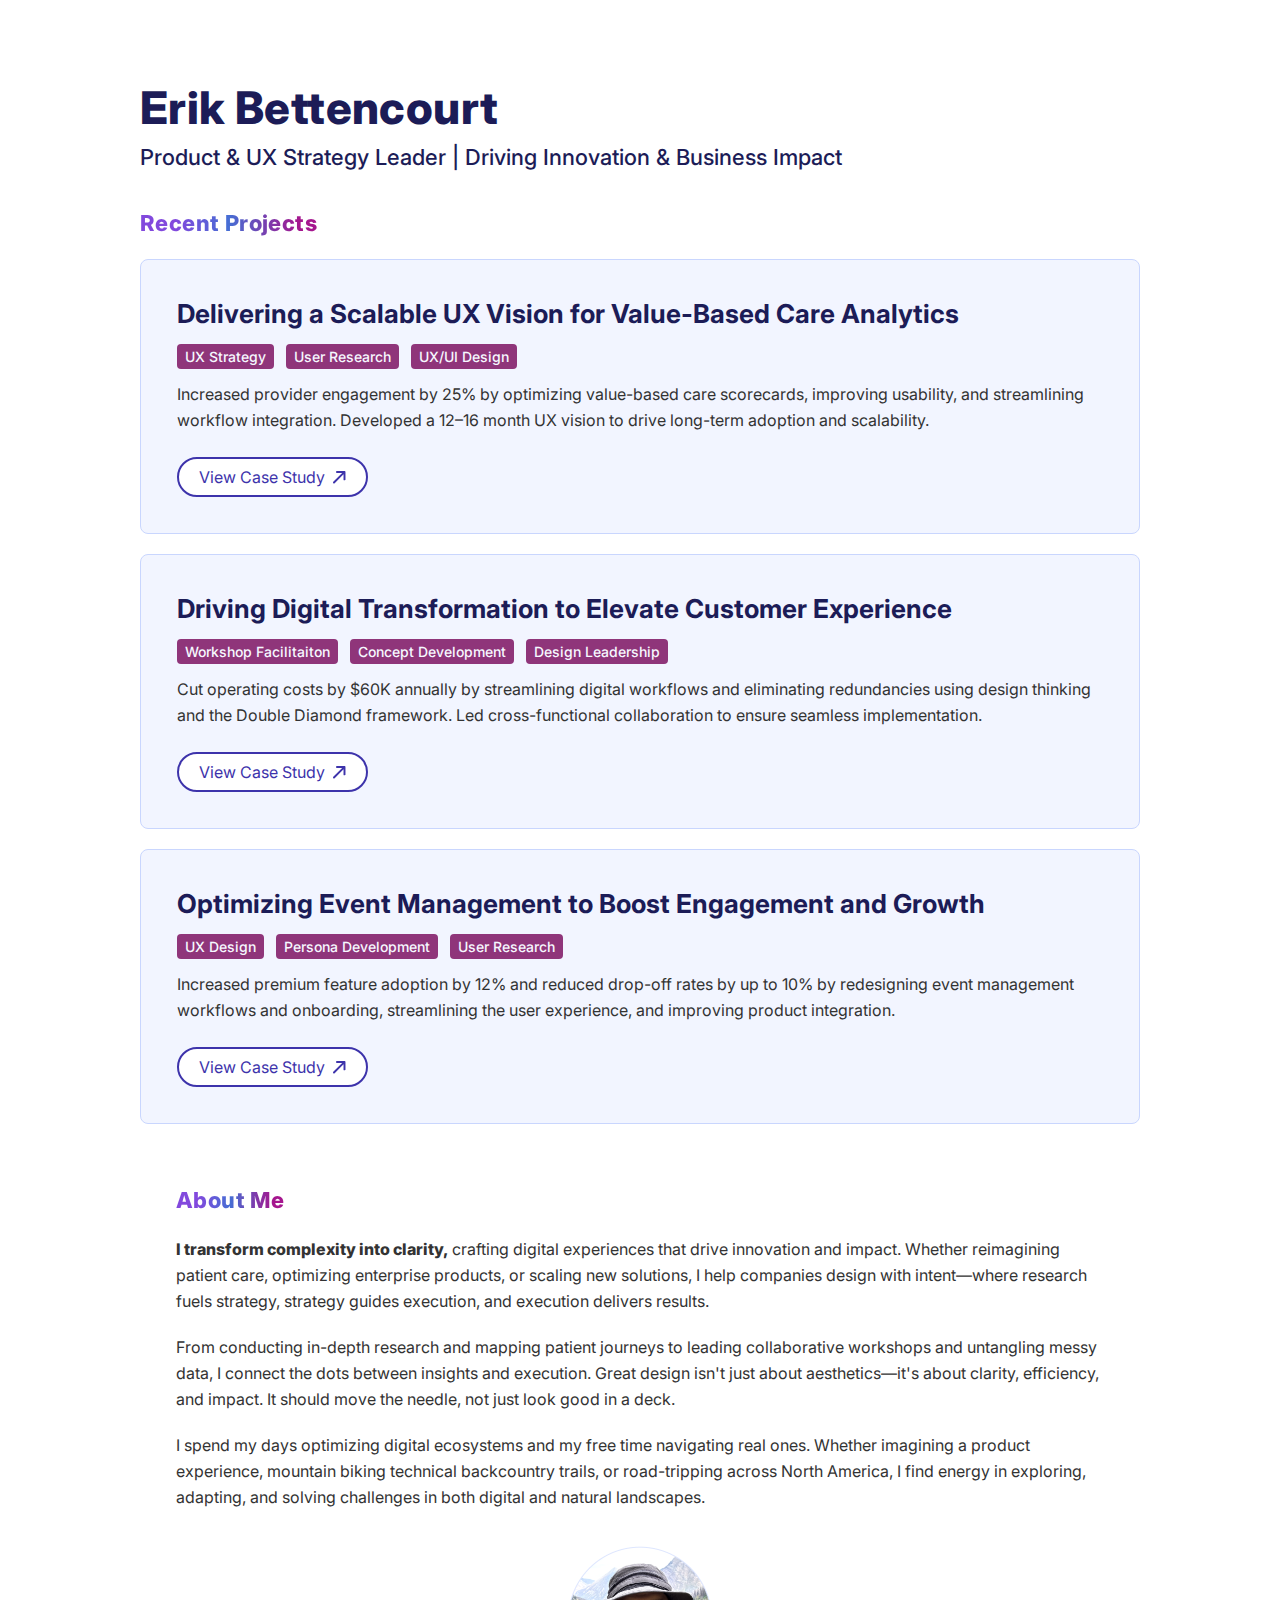
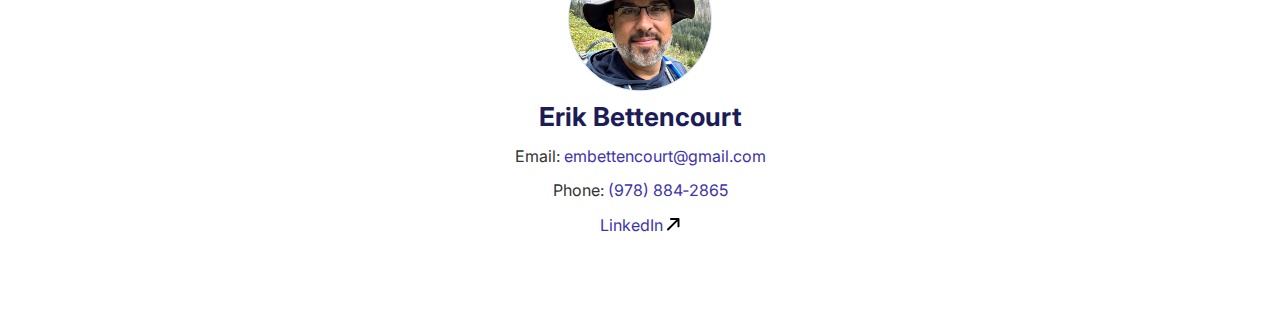
==== resume.html @ 13686782 "added resume page" ====
<!DOCTYPE html>
<html lang="en">
    <head>
        <!-- Google tag (gtag.js) -->
        <script async src="https://www.googletagmanager.com/gtag/js?id=G-GYB22DKKYT"></script>
        <script>
            window.dataLayer = window.dataLayer || [];
            function gtag(){dataLayer.push(arguments);}
            gtag('js', new Date());
            gtag('config', 'G-GYB22DKKYT');
        </script>
        <title>Erik Bettencourt | Product & UX Strategy Leader | Driving Innovation & Business Impact</title>
        <link rel="stylesheet" href="css/main.css" />
        <link rel="preconnect" href="https://fonts.googleapis.com">
        <link rel="preconnect" href="https://fonts.gstatic.com" crossorigin>
        <link href="https://fonts.googleapis.com/css2?family=Inter:ital,opsz,wght@0,14..32,100..900;1,14..32,100..900&display=swap" rel="stylesheet">
        <meta charset="utf-8" name="viewport" content="width=device-width, initial-scale=1.0">
        <link rel="icon" href="images/favicon.ico" type="image/x-icon">
        <meta name="robots" content="noindex">
    </head>
    <body>

        <header class="container">
            <section class="header">
                <div class="col">
                    <h1>Erik Bettencourt</h1>
                    <p class="lede">Product & UX Strategy Leader | Driving Innovation & Business Impact</p>
                </div>
            </section>
        </header>
        
        <main class="container">
            <section class="recentProjects">
                <h2>Recent Projects</h2>
                <article class="caseStudy">
                    <div class="col">
                        <h3>Delivering a Scalable UX Vision for Value-Based Care Analytics</h3>
                        <div class="row">
                            <div class="tag">UX Strategy</div>
                            <div class="tag">User Research</div>
                            <div class="tag">UX/UI Design</div>
                        </div>
                        <p>Increased provider engagement by 25% by optimizing value-based care scorecards, improving usability, and streamlining workflow integration. Developed a 12–16 month UX vision to drive long-term adoption and scalability.</p>
                    </div>
                    <div>
                        <a class="cta" target="_blank" href="https://www.figma.com/proto/eBhsHbmUZKzvG3afN4bY0J/Case-Studies-from-Resume?page-id=0%3A1&node-id=1-13&viewport=824%2C-6%2C0.14&t=PHgj6i3ga3rfS4Kj-8&scaling=scale-down-width&content-scaling=fixed&starting-point-node-id=1%3A13&show-proto-sidebar=1&hide-ui=1">View Case Study <svg xmlns="http://www.w3.org/2000/svg" width="13" height="14" viewBox="0 0 13 14">
                            <path d="M11.4954 0.953857L4.0284 0.953857C3.49217 0.953663 3.05697 1.38889 3.05697 1.92534C3.05697 2.46199 3.49178 2.89683 4.0284 2.89683L9.14999 2.89702L0.284495 11.763C-0.0949464 12.1425 -0.0949464 12.7574 0.284495 13.1369C0.663742 13.5161 1.27885 13.5161 1.6581 13.1369L10.524 4.2707L10.524 9.39257C10.524 9.92922 10.959 10.3643 11.4956 10.3643C11.7637 10.3643 12.0068 10.2554 12.1824 10.0796C12.3582 9.90396 12.467 9.6609 12.467 9.39277L12.4668 1.92515C12.467 1.38869 12.032 0.953663 11.4954 0.953857Z"/>
                          </svg></a>
                    </div>
                </article>

                <article class="caseStudy">
                    <div class="col">
                        <h3>Driving Digital Transformation to Elevate Customer Experience</h3>
                        <div class="row">
                            <div class="tag">Workshop Facilitaiton</div>
                            <div class="tag">Concept Development</div>
                            <div class="tag">Design Leadership</div>
                        </div>
                        <p>Cut operating costs by $60K annually by streamlining digital workflows and eliminating redundancies using design thinking and the Double Diamond framework. Led cross-functional collaboration to ensure seamless implementation.</p>
                    </div>
                    <div>
                        <a class="cta" target="_blank" href="https://www.figma.com/proto/eBhsHbmUZKzvG3afN4bY0J/Case-Studies-from-Resume?page-id=0%3A1&node-id=1-391&viewport=824%2C-6%2C0.14&t=PHgj6i3ga3rfS4Kj-8&scaling=scale-down-width&content-scaling=fixed&starting-point-node-id=1%3A391&show-proto-sidebar=1&hide-ui=1">View Case Study <svg xmlns="http://www.w3.org/2000/svg" width="13" height="14" viewBox="0 0 13 14">
                            <path d="M11.4954 0.953857L4.0284 0.953857C3.49217 0.953663 3.05697 1.38889 3.05697 1.92534C3.05697 2.46199 3.49178 2.89683 4.0284 2.89683L9.14999 2.89702L0.284495 11.763C-0.0949464 12.1425 -0.0949464 12.7574 0.284495 13.1369C0.663742 13.5161 1.27885 13.5161 1.6581 13.1369L10.524 4.2707L10.524 9.39257C10.524 9.92922 10.959 10.3643 11.4956 10.3643C11.7637 10.3643 12.0068 10.2554 12.1824 10.0796C12.3582 9.90396 12.467 9.6609 12.467 9.39277L12.4668 1.92515C12.467 1.38869 12.032 0.953663 11.4954 0.953857Z"/>
                          </svg></a>
                    </div>
                </article>

                <article class="caseStudy">
                    <div class="col">
                        <h3>Optimizing Event Management to Boost Engagement and Growth</h3>
                        <div class="row">
                            <div class="tag">UX Design</div>
                            <div class="tag">Persona Development</div>
                            <div class="tag">User Research</div>
                        </div>
                        <p>Increased premium feature adoption by 12% and reduced drop-off rates by up to 10% by redesigning event management workflows and onboarding, streamlining the user experience, and improving product integration.</p>
                    </div>
                    <div>
                        <a class="cta" target="_blank" href="https://www.figma.com/proto/eBhsHbmUZKzvG3afN4bY0J/Case-Studies-from-Resume?page-id=0%3A1&node-id=1-207&viewport=824%2C-6%2C0.14&t=PHgj6i3ga3rfS4Kj-8&scaling=scale-down-width&content-scaling=fixed&starting-point-node-id=1%3A207&show-proto-sidebar=1&hide-ui=1">View Case Study <svg xmlns="http://www.w3.org/2000/svg" width="13" height="14" viewBox="0 0 13 14">
                            <path d="M11.4954 0.953857L4.0284 0.953857C3.49217 0.953663 3.05697 1.38889 3.05697 1.92534C3.05697 2.46199 3.49178 2.89683 4.0284 2.89683L9.14999 2.89702L0.284495 11.763C-0.0949464 12.1425 -0.0949464 12.7574 0.284495 13.1369C0.663742 13.5161 1.27885 13.5161 1.6581 13.1369L10.524 4.2707L10.524 9.39257C10.524 9.92922 10.959 10.3643 11.4956 10.3643C11.7637 10.3643 12.0068 10.2554 12.1824 10.0796C12.3582 9.90396 12.467 9.6609 12.467 9.39277L12.4668 1.92515C12.467 1.38869 12.032 0.953663 11.4954 0.953857Z"/>
                          </svg></a>
                    </div>
                </article>
            </section>

            <section class="aboutMe">
                <h2>About Me</h2>
                <p><span class="bold">I transform complexity into clarity,</span> crafting digital experiences that drive innovation and impact. Whether reimagining patient care, optimizing enterprise products, or scaling new solutions, I help companies design with intent—where research fuels strategy, strategy guides execution, and execution delivers results.</p>
                <p>From conducting in-depth research and mapping patient journeys to leading collaborative workshops and untangling messy data, I connect the dots between insights and execution. Great design isn't just about aesthetics&mdash;it's about clarity, efficiency, and impact. It should move the needle, not just look good in a deck.</p>
                <p>I spend my days optimizing digital ecosystems and my free time navigating real ones. Whether imagining a product experience, mountain biking technical backcountry trails, or road-tripping across North America, I find energy in exploring, adapting, and solving challenges in both digital and natural landscapes.</p>
            </section>
        </main>

        <footer>
            <section class="contactCard">
                <img class="avatar" src="images/eb-avatar.png" alt="Erik Bettencourt">
                <h3>Erik Bettencourt</h3>
                <p>Email: <a href="mailto:embettencourt@gmail.com">embettencourt@gmail.com</a></p>
                <p>Phone: <a href="tel:+19788842865">(978)&nbsp;884&#8209;2865</a></p>
                <a href="https://linkedin.com/in/erikbettencourt" target="_blank">LinkedIn <svg xmlns="http://www.w3.org/2000/svg" width="13" height="14" viewBox="0 0 13 14">
                    <path d="M11.4954 0.953857L4.0284 0.953857C3.49217 0.953663 3.05697 1.38889 3.05697 1.92534C3.05697 2.46199 3.49178 2.89683 4.0284 2.89683L9.14999 2.89702L0.284495 11.763C-0.0949464 12.1425 -0.0949464 12.7574 0.284495 13.1369C0.663742 13.5161 1.27885 13.5161 1.6581 13.1369L10.524 4.2707L10.524 9.39257C10.524 9.92922 10.959 10.3643 11.4956 10.3643C11.7637 10.3643 12.0068 10.2554 12.1824 10.0796C12.3582 9.90396 12.467 9.6609 12.467 9.39277L12.4668 1.92515C12.467 1.38869 12.032 0.953663 11.4954 0.953857Z"/>
                  </svg></a>
            </section>
        </footer>

    </body>
</html>
---- css/main.css ----
/* CSS Reset */
*,
*::before,
*::after {
  box-sizing: border-box;
  margin: 0;
  padding: 0;
}
html {
  font-size: 16px; /* 1rem = 16px */
  scroll-behavior: smooth;
  -webkit-font-smoothing: antialiased;
}
body {
    font-family: "Inter", sans-serif;
    font-size: 16px;
    line-height: 28px;
    color: #333;
    background-color: #fff;
    margin: 0;
    padding: 80px;
}

/* Typography */
h1, h2, h3, h4, h5, h6 {
    margin: 0px 0;
    font-family: "Inter", sans-serif;
    font-optical-sizing: auto;
    font-style: normal;
}
p {
    font-size: 16px;
    font-style: normal;
    font-weight: 400;
    line-height: 26px;
}
a {
    text-decoration: none;
    font-size: 16px;
}
a:hover {
    text-decoration: underline;
}
h1 {
    font-size: 45px;
    font-style: normal;
    font-weight: 800;
    line-height: normal;
    letter-spacing: 0.4px;
    padding-bottom: 8px;
}
h2 {
    font-size: 22px;
    font-style: normal;
    font-weight: 800;
    line-height: 32px;
    letter-spacing: 0.4px;
}
h3 {
  font-size: 26px;
  font-style: normal;
  font-weight: 700;
  line-height: 36px;
}

.lede {
  font-family: Inter;
  font-size: 22px;
  font-style: normal;
  font-weight: 500;
  line-height: 28px;
}
.bold {
  font-weight: 800;
}
.pipe {
  font-weight: 500;
}
.about {
  font-size: 18px;
  line-height: 27px;
}
.tag {
  font-family: Inter;
  font-size: 14px;
  font-style: normal;
  font-weight: 500;
  line-height: 17px;
  border-radius: 4px;
  padding: 4px 8px;
  justify-content: center;
  align-items: center;
}


/* Layout */
.container {
  max-width: 1000px;
  width: 100%;
  margin: 0 auto;
  display: flex;
  flex-direction: column;
  align-items: flex-start;
  gap: 36px;

}
.row {
  display: flex;
  flex-direction: row;
  align-items: center;
  gap: 12px;
  align-self: stretch;
  padding-top: 12px;
  padding-bottom: 12px;
}
.col {
  display: flex;
  flex-direction: column;
  align-items: flex-start;
}
.name {
  display: flex;
  justify-content: space-between;
  align-items: center;
  align-self: stretch;
}
.caseStudy {
  display: flex;
  width: 100%;
  padding: 36px 36px;
  flex-direction: column;
  align-items: flex-start;
  gap: 24px;
  border-radius: 8px;
  border: 1px solid #C9D6FE;
  background: #F2F5FF;
}
.header {
  display: flex;
  flex-direction: column;
  align-items: flex-start;
  gap: 20px;
  padding-bottom: 36px;
}
.recentProjects {
  display: flex;
  flex-direction: column;
  align-items: flex-start;
  gap: 20px;
  padding-bottom: 24px;
}
.aboutMe{
  display: flex;
  flex-direction: column;
  align-items: flex-start;
  gap: 20px;
  padding-left: 36px;
  padding-right: 36px;
  padding-bottom: 36px;
}
.contactCard {
  width: 100%;
  display: flex;
  flex-direction: column;
  align-items: flex-start;
  align-items: center;
  gap: 8px;
}
.avatar {
  width: 144px;
}



/* Utility Classes */
.text-center {
  text-align: center;
}
.text-right {
  text-align: right;
}
.text-left {
  text-align: left;
}
.mt-16 { margin-top: 16px; }
.mb-16 { margin-bottom: 16px; }
.p-16 { padding: 16px; }


/* Buttons */
.cta {
  display: flex;
  padding: 4px 20px;
  justify-content: center;
  align-items: center;
  gap: 8px;
  border-radius: 100px;
}


/* Responsive */
@media (max-width: 1000px) {
  body {
    padding: 24px;
    max-width: 100%;
  }
  p {
    line-height: 24px;
  }
  h1 {
      font-size: 40px;
  }
  h2 {
      font-size: 19px;
      line-height: 25px;
  }
  h3 {
    font-size: 23px;
    line-height: 30px;
  }
  .lede {
    font-size: 19px;
    line-height: 25px;
  }
  .about {
    font-size: 16px;
    line-height: 24px;
  }
  .caseStudy {
    padding: 24px;
  }
  .aboutMe{
    padding-left: 0px;
    padding-right: 0px;
  }
  .row {
    display: flex;
    flex-wrap: wrap;
    gap: 24;
  }
}

/* Dark mode */
@media (prefers-color-scheme: dark) {
  body {
      background-color: #1A2132;
  }
  p {
    color:#b9c9de;
  }
  a {
    color: #37BDF9;
    fill: #37BDF9;
  }
  h1 {
    color: #E2E8F0;
  }
  h2 {
    background: linear-gradient(90deg, #93CE96 20%, #25D0D3 50%, #47C188 90%);
    background-clip: text;
    -webkit-background-clip: text;
    -webkit-text-fill-color: transparent;
  }
  h3 {
    color: #E2E8F0;
  }
  h4 {
    color: #E2E8F0;
  }
  .lede {
    color: #E2E8F0;
  }
  .caseStudy {
    border: 1px solid #353F4F;
    background: #1D293B;
  }
  .cta {
    border: 2px solid #37BDF9;
  }
  .tag {
    background: #1E5842;
    color: #E2E8F0;
  }
}
/* Light mode */
@media (prefers-color-scheme: light) {
  body {
      background-color: white;
  }
  p {
    color: #333;
  }
  a {
    color: #3D33AB;
  }

  h1 {
    color: #1C1C57;
  }
  h2 {
    background: linear-gradient(90deg, #8249DD 20%, #466ED4 50%, #A5168E 90%);
    background-clip: text;
    -webkit-background-clip: text;
    -webkit-text-fill-color: transparent;
  }
  h3 {
    color: #1C1C57;
  }
  h4 {
    color: #1C1C57;
  }
  .lede {
    color: #1C1C57;
  }
  .caseStudy {
    border: 1px solid #C9D6FE;
    background: #F2F5FF;
  }
  .cta {
    border: 2px solid #3D33AB;
    background: #fff;
    fill: #3D33AB;
  }
  .tag {
    background: #8F357A;
    color: #F6F8FF;
  }
  .arrow {
    color: #3D33AB;
  }
}
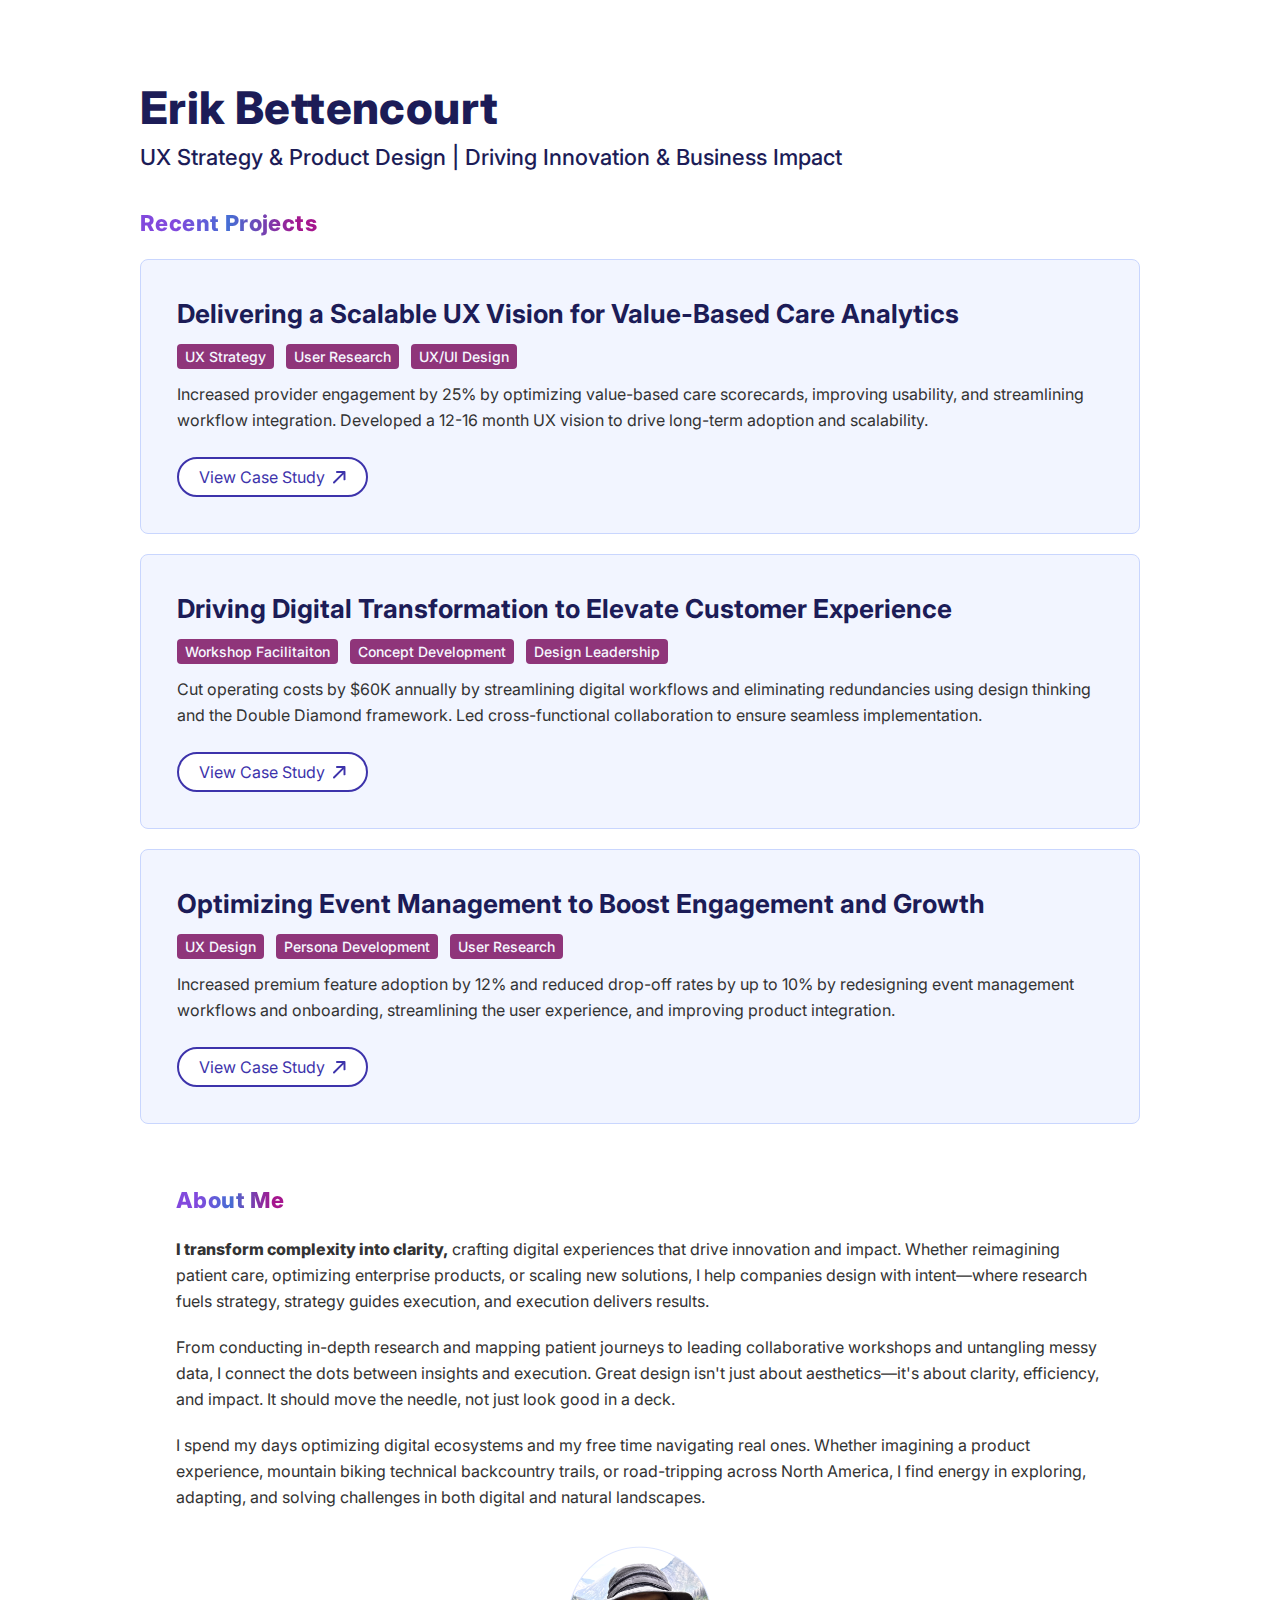
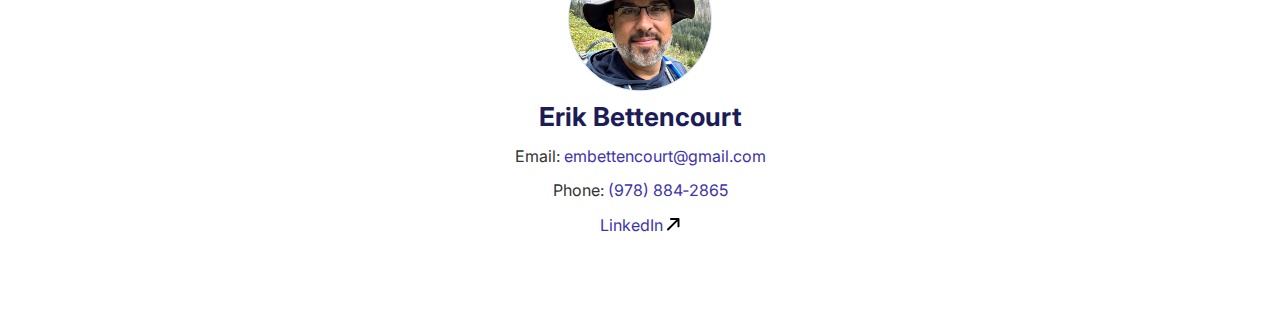
==== commit d9aa4965: "copy tweaks" ====
--- a/resume.html
+++ b/resume.html
@@ -9,7 +9,7 @@
             gtag('js', new Date());
             gtag('config', 'G-GYB22DKKYT');
         </script>
-        <title>Erik Bettencourt | Product & UX Strategy Leader | Driving Innovation & Business Impact</title>
+        <title>Erik Bettencourt | UX Strategy & Product Design | Driving Innovation & Business Impact</title>
         <link rel="stylesheet" href="css/main.css" />
         <link rel="preconnect" href="https://fonts.googleapis.com">
         <link rel="preconnect" href="https://fonts.gstatic.com" crossorigin>
@@ -24,7 +24,7 @@
             <section class="header">
                 <div class="col">
                     <h1>Erik Bettencourt</h1>
-                    <p class="lede">Product & UX Strategy Leader | Driving Innovation & Business Impact</p>
+                    <p class="lede">UX Strategy & Product Design | Driving Innovation & Business Impact</p>
                 </div>
             </section>
         </header>
@@ -40,7 +40,7 @@
                             <div class="tag">User Research</div>
                             <div class="tag">UX/UI Design</div>
                         </div>
-                        <p>Increased provider engagement by 25% by optimizing value-based care scorecards, improving usability, and streamlining workflow integration. Developed a 12–16 month UX vision to drive long-term adoption and scalability.</p>
+                        <p>Increased provider engagement by 25% by optimizing value-based care scorecards, improving usability, and streamlining workflow integration. Developed a 12-16 month UX vision to drive long-term adoption and scalability.</p>
                     </div>
                     <div>
                         <a class="cta" target="_blank" href="https://www.figma.com/proto/eBhsHbmUZKzvG3afN4bY0J/Case-Studies-from-Resume?page-id=0%3A1&node-id=1-13&viewport=824%2C-6%2C0.14&t=PHgj6i3ga3rfS4Kj-8&scaling=scale-down-width&content-scaling=fixed&starting-point-node-id=1%3A13&show-proto-sidebar=1&hide-ui=1">View Case Study <svg xmlns="http://www.w3.org/2000/svg" width="13" height="14" viewBox="0 0 13 14">
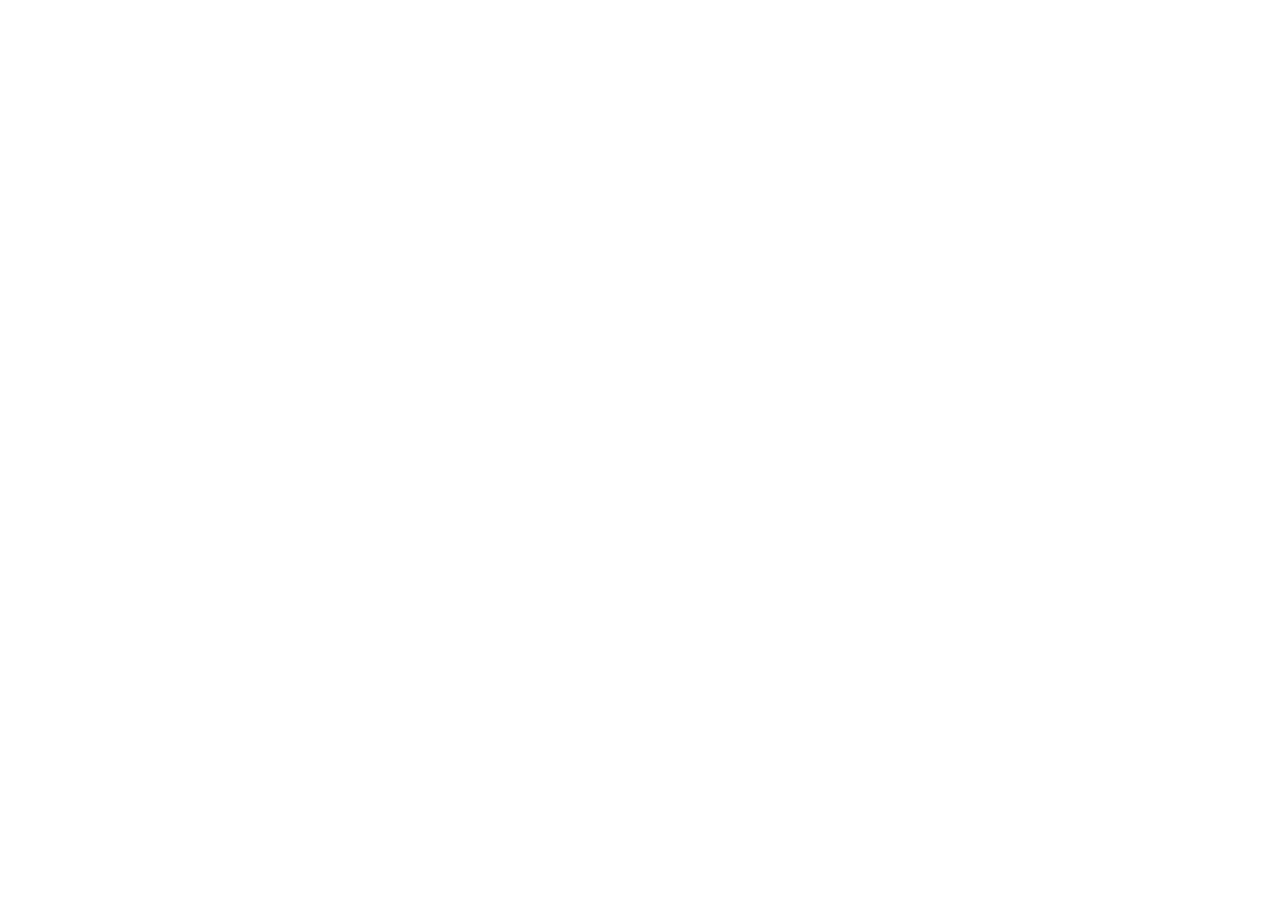
==== commit 4d122e50: "resume redirect" ====
--- a/resume.html
+++ b/resume.html
@@ -1,108 +1,9 @@
 <!DOCTYPE html>
 <html lang="en">
     <head>
-        <!-- Google tag (gtag.js) -->
-        <script async src="https://www.googletagmanager.com/gtag/js?id=G-GYB22DKKYT"></script>
-        <script>
-            window.dataLayer = window.dataLayer || [];
-            function gtag(){dataLayer.push(arguments);}
-            gtag('js', new Date());
-            gtag('config', 'G-GYB22DKKYT');
-        </script>
-        <title>Erik Bettencourt | UX Strategy & Product Design | Driving Innovation & Business Impact</title>
-        <link rel="stylesheet" href="css/main.css" />
-        <link rel="preconnect" href="https://fonts.googleapis.com">
-        <link rel="preconnect" href="https://fonts.gstatic.com" crossorigin>
-        <link href="https://fonts.googleapis.com/css2?family=Inter:ital,opsz,wght@0,14..32,100..900;1,14..32,100..900&display=swap" rel="stylesheet">
-        <meta charset="utf-8" name="viewport" content="width=device-width, initial-scale=1.0">
-        <link rel="icon" href="images/favicon.ico" type="image/x-icon">
-        <meta name="robots" content="noindex">
+        <meta http-equiv="refresh" content="0; URL='https://www.erikbettencourt.com'" />
     </head>
     <body>
-
-        <header class="container">
-            <section class="header">
-                <div class="col">
-                    <h1>Erik Bettencourt</h1>
-                    <p class="lede">UX Strategy & Product Design | Driving Innovation & Business Impact</p>
-                </div>
-            </section>
-        </header>
-        
-        <main class="container">
-            <section class="recentProjects">
-                <h2>Recent Projects</h2>
-                <article class="caseStudy">
-                    <div class="col">
-                        <h3>Delivering a Scalable UX Vision for Value-Based Care Analytics</h3>
-                        <div class="row">
-                            <div class="tag">UX Strategy</div>
-                            <div class="tag">User Research</div>
-                            <div class="tag">UX/UI Design</div>
-                        </div>
-                        <p>Increased provider engagement by 25% by optimizing value-based care scorecards, improving usability, and streamlining workflow integration. Developed a 12-16 month UX vision to drive long-term adoption and scalability.</p>
-                    </div>
-                    <div>
-                        <a class="cta" target="_blank" href="https://www.figma.com/proto/eBhsHbmUZKzvG3afN4bY0J/Case-Studies-from-Resume?page-id=0%3A1&node-id=1-13&viewport=824%2C-6%2C0.14&t=PHgj6i3ga3rfS4Kj-8&scaling=scale-down-width&content-scaling=fixed&starting-point-node-id=1%3A13&show-proto-sidebar=1&hide-ui=1">View Case Study <svg xmlns="http://www.w3.org/2000/svg" width="13" height="14" viewBox="0 0 13 14">
-                            <path d="M11.4954 0.953857L4.0284 0.953857C3.49217 0.953663 3.05697 1.38889 3.05697 1.92534C3.05697 2.46199 3.49178 2.89683 4.0284 2.89683L9.14999 2.89702L0.284495 11.763C-0.0949464 12.1425 -0.0949464 12.7574 0.284495 13.1369C0.663742 13.5161 1.27885 13.5161 1.6581 13.1369L10.524 4.2707L10.524 9.39257C10.524 9.92922 10.959 10.3643 11.4956 10.3643C11.7637 10.3643 12.0068 10.2554 12.1824 10.0796C12.3582 9.90396 12.467 9.6609 12.467 9.39277L12.4668 1.92515C12.467 1.38869 12.032 0.953663 11.4954 0.953857Z"/>
-                          </svg></a>
-                    </div>
-                </article>
-
-                <article class="caseStudy">
-                    <div class="col">
-                        <h3>Driving Digital Transformation to Elevate Customer Experience</h3>
-                        <div class="row">
-                            <div class="tag">Workshop Facilitaiton</div>
-                            <div class="tag">Concept Development</div>
-                            <div class="tag">Design Leadership</div>
-                        </div>
-                        <p>Cut operating costs by $60K annually by streamlining digital workflows and eliminating redundancies using design thinking and the Double Diamond framework. Led cross-functional collaboration to ensure seamless implementation.</p>
-                    </div>
-                    <div>
-                        <a class="cta" target="_blank" href="https://www.figma.com/proto/eBhsHbmUZKzvG3afN4bY0J/Case-Studies-from-Resume?page-id=0%3A1&node-id=1-391&viewport=824%2C-6%2C0.14&t=PHgj6i3ga3rfS4Kj-8&scaling=scale-down-width&content-scaling=fixed&starting-point-node-id=1%3A391&show-proto-sidebar=1&hide-ui=1">View Case Study <svg xmlns="http://www.w3.org/2000/svg" width="13" height="14" viewBox="0 0 13 14">
-                            <path d="M11.4954 0.953857L4.0284 0.953857C3.49217 0.953663 3.05697 1.38889 3.05697 1.92534C3.05697 2.46199 3.49178 2.89683 4.0284 2.89683L9.14999 2.89702L0.284495 11.763C-0.0949464 12.1425 -0.0949464 12.7574 0.284495 13.1369C0.663742 13.5161 1.27885 13.5161 1.6581 13.1369L10.524 4.2707L10.524 9.39257C10.524 9.92922 10.959 10.3643 11.4956 10.3643C11.7637 10.3643 12.0068 10.2554 12.1824 10.0796C12.3582 9.90396 12.467 9.6609 12.467 9.39277L12.4668 1.92515C12.467 1.38869 12.032 0.953663 11.4954 0.953857Z"/>
-                          </svg></a>
-                    </div>
-                </article>
-
-                <article class="caseStudy">
-                    <div class="col">
-                        <h3>Optimizing Event Management to Boost Engagement and Growth</h3>
-                        <div class="row">
-                            <div class="tag">UX Design</div>
-                            <div class="tag">Persona Development</div>
-                            <div class="tag">User Research</div>
-                        </div>
-                        <p>Increased premium feature adoption by 12% and reduced drop-off rates by up to 10% by redesigning event management workflows and onboarding, streamlining the user experience, and improving product integration.</p>
-                    </div>
-                    <div>
-                        <a class="cta" target="_blank" href="https://www.figma.com/proto/eBhsHbmUZKzvG3afN4bY0J/Case-Studies-from-Resume?page-id=0%3A1&node-id=1-207&viewport=824%2C-6%2C0.14&t=PHgj6i3ga3rfS4Kj-8&scaling=scale-down-width&content-scaling=fixed&starting-point-node-id=1%3A207&show-proto-sidebar=1&hide-ui=1">View Case Study <svg xmlns="http://www.w3.org/2000/svg" width="13" height="14" viewBox="0 0 13 14">
-                            <path d="M11.4954 0.953857L4.0284 0.953857C3.49217 0.953663 3.05697 1.38889 3.05697 1.92534C3.05697 2.46199 3.49178 2.89683 4.0284 2.89683L9.14999 2.89702L0.284495 11.763C-0.0949464 12.1425 -0.0949464 12.7574 0.284495 13.1369C0.663742 13.5161 1.27885 13.5161 1.6581 13.1369L10.524 4.2707L10.524 9.39257C10.524 9.92922 10.959 10.3643 11.4956 10.3643C11.7637 10.3643 12.0068 10.2554 12.1824 10.0796C12.3582 9.90396 12.467 9.6609 12.467 9.39277L12.4668 1.92515C12.467 1.38869 12.032 0.953663 11.4954 0.953857Z"/>
-                          </svg></a>
-                    </div>
-                </article>
-            </section>
-
-            <section class="aboutMe">
-                <h2>About Me</h2>
-                <p><span class="bold">I transform complexity into clarity,</span> crafting digital experiences that drive innovation and impact. Whether reimagining patient care, optimizing enterprise products, or scaling new solutions, I help companies design with intent—where research fuels strategy, strategy guides execution, and execution delivers results.</p>
-                <p>From conducting in-depth research and mapping patient journeys to leading collaborative workshops and untangling messy data, I connect the dots between insights and execution. Great design isn't just about aesthetics&mdash;it's about clarity, efficiency, and impact. It should move the needle, not just look good in a deck.</p>
-                <p>I spend my days optimizing digital ecosystems and my free time navigating real ones. Whether imagining a product experience, mountain biking technical backcountry trails, or road-tripping across North America, I find energy in exploring, adapting, and solving challenges in both digital and natural landscapes.</p>
-            </section>
-        </main>
-
-        <footer>
-            <section class="contactCard">
-                <img class="avatar" src="images/eb-avatar.png" alt="Erik Bettencourt">
-                <h3>Erik Bettencourt</h3>
-                <p>Email: <a href="mailto:embettencourt@gmail.com">embettencourt@gmail.com</a></p>
-                <p>Phone: <a href="tel:+19788842865">(978)&nbsp;884&#8209;2865</a></p>
-                <a href="https://linkedin.com/in/erikbettencourt" target="_blank">LinkedIn <svg xmlns="http://www.w3.org/2000/svg" width="13" height="14" viewBox="0 0 13 14">
-                    <path d="M11.4954 0.953857L4.0284 0.953857C3.49217 0.953663 3.05697 1.38889 3.05697 1.92534C3.05697 2.46199 3.49178 2.89683 4.0284 2.89683L9.14999 2.89702L0.284495 11.763C-0.0949464 12.1425 -0.0949464 12.7574 0.284495 13.1369C0.663742 13.5161 1.27885 13.5161 1.6581 13.1369L10.524 4.2707L10.524 9.39257C10.524 9.92922 10.959 10.3643 11.4956 10.3643C11.7637 10.3643 12.0068 10.2554 12.1824 10.0796C12.3582 9.90396 12.467 9.6609 12.467 9.39277L12.4668 1.92515C12.467 1.38869 12.032 0.953663 11.4954 0.953857Z"/>
-                  </svg></a>
-            </section>
-        </footer>
-
+        <p>Redirecting to <a href="https://www.erikbettencourt.com">https://www.erikbettencourt.com</a>...</p>
     </body>
 </html>